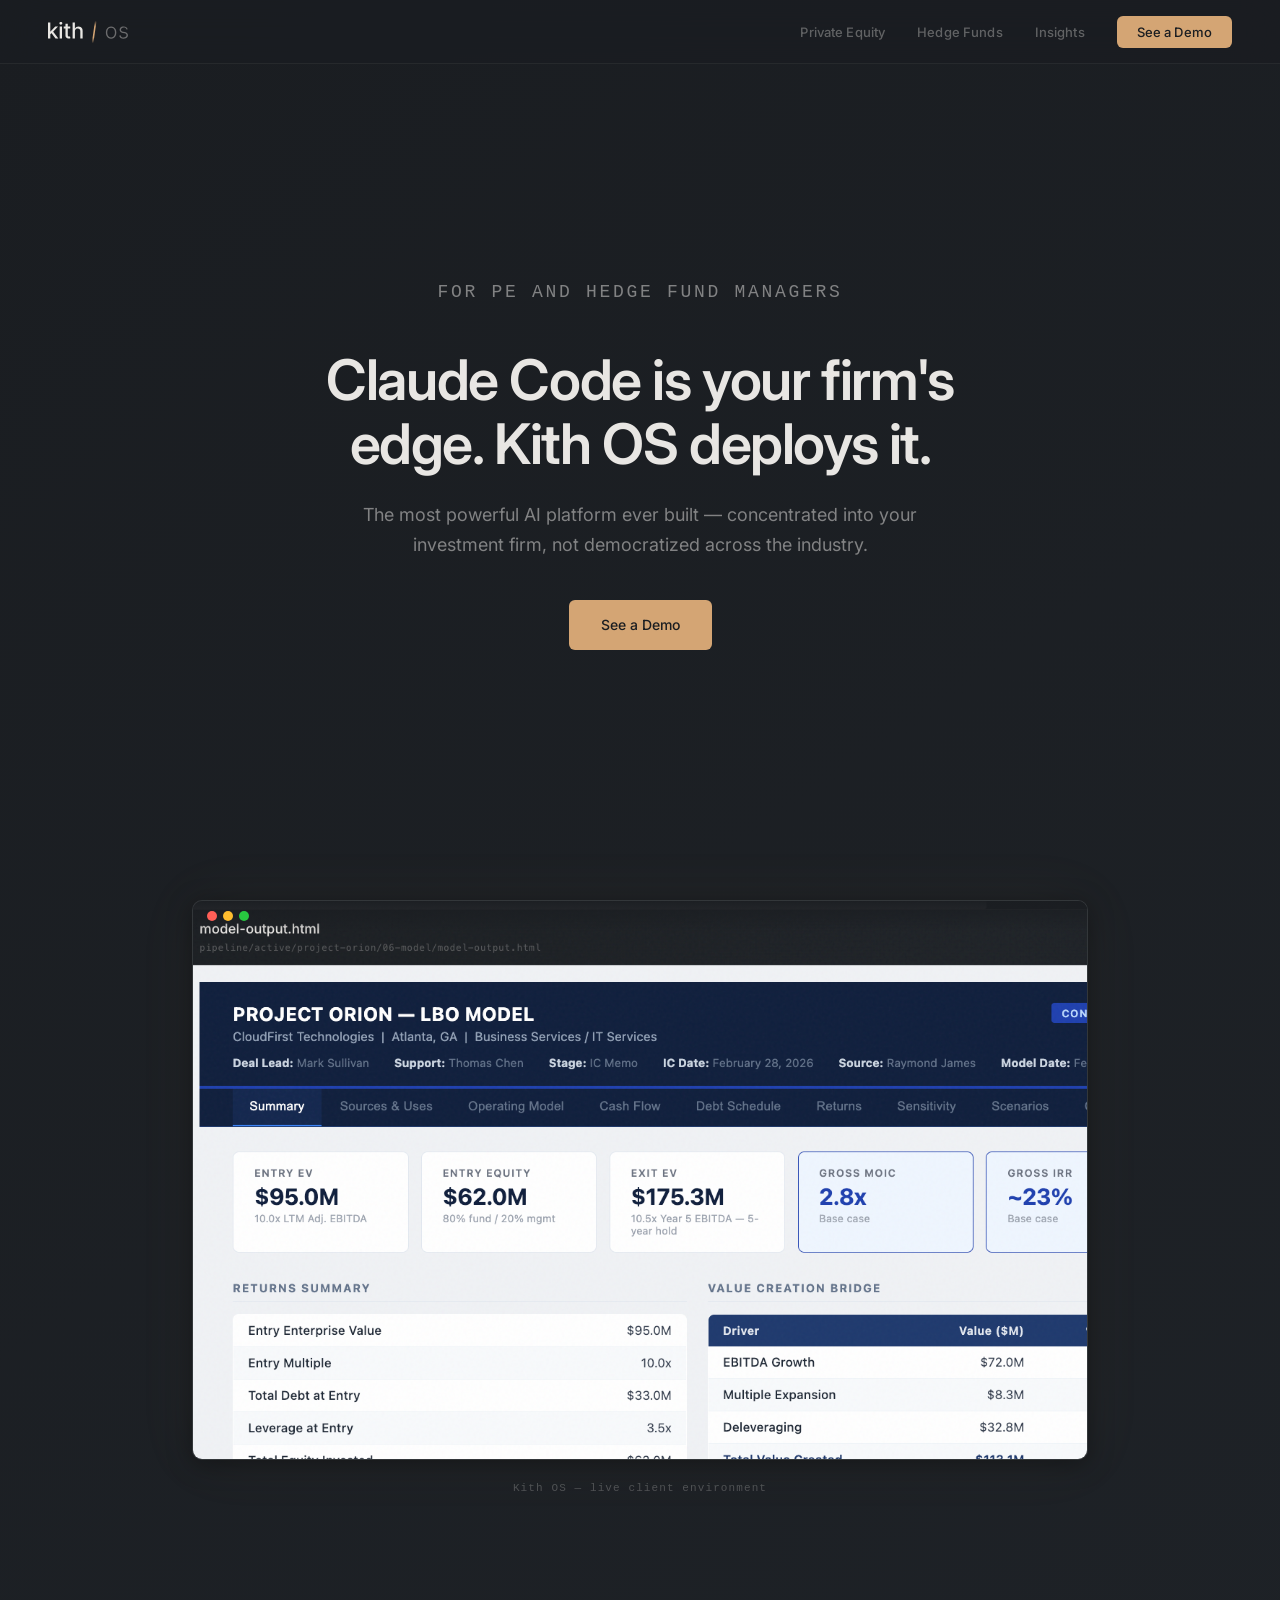
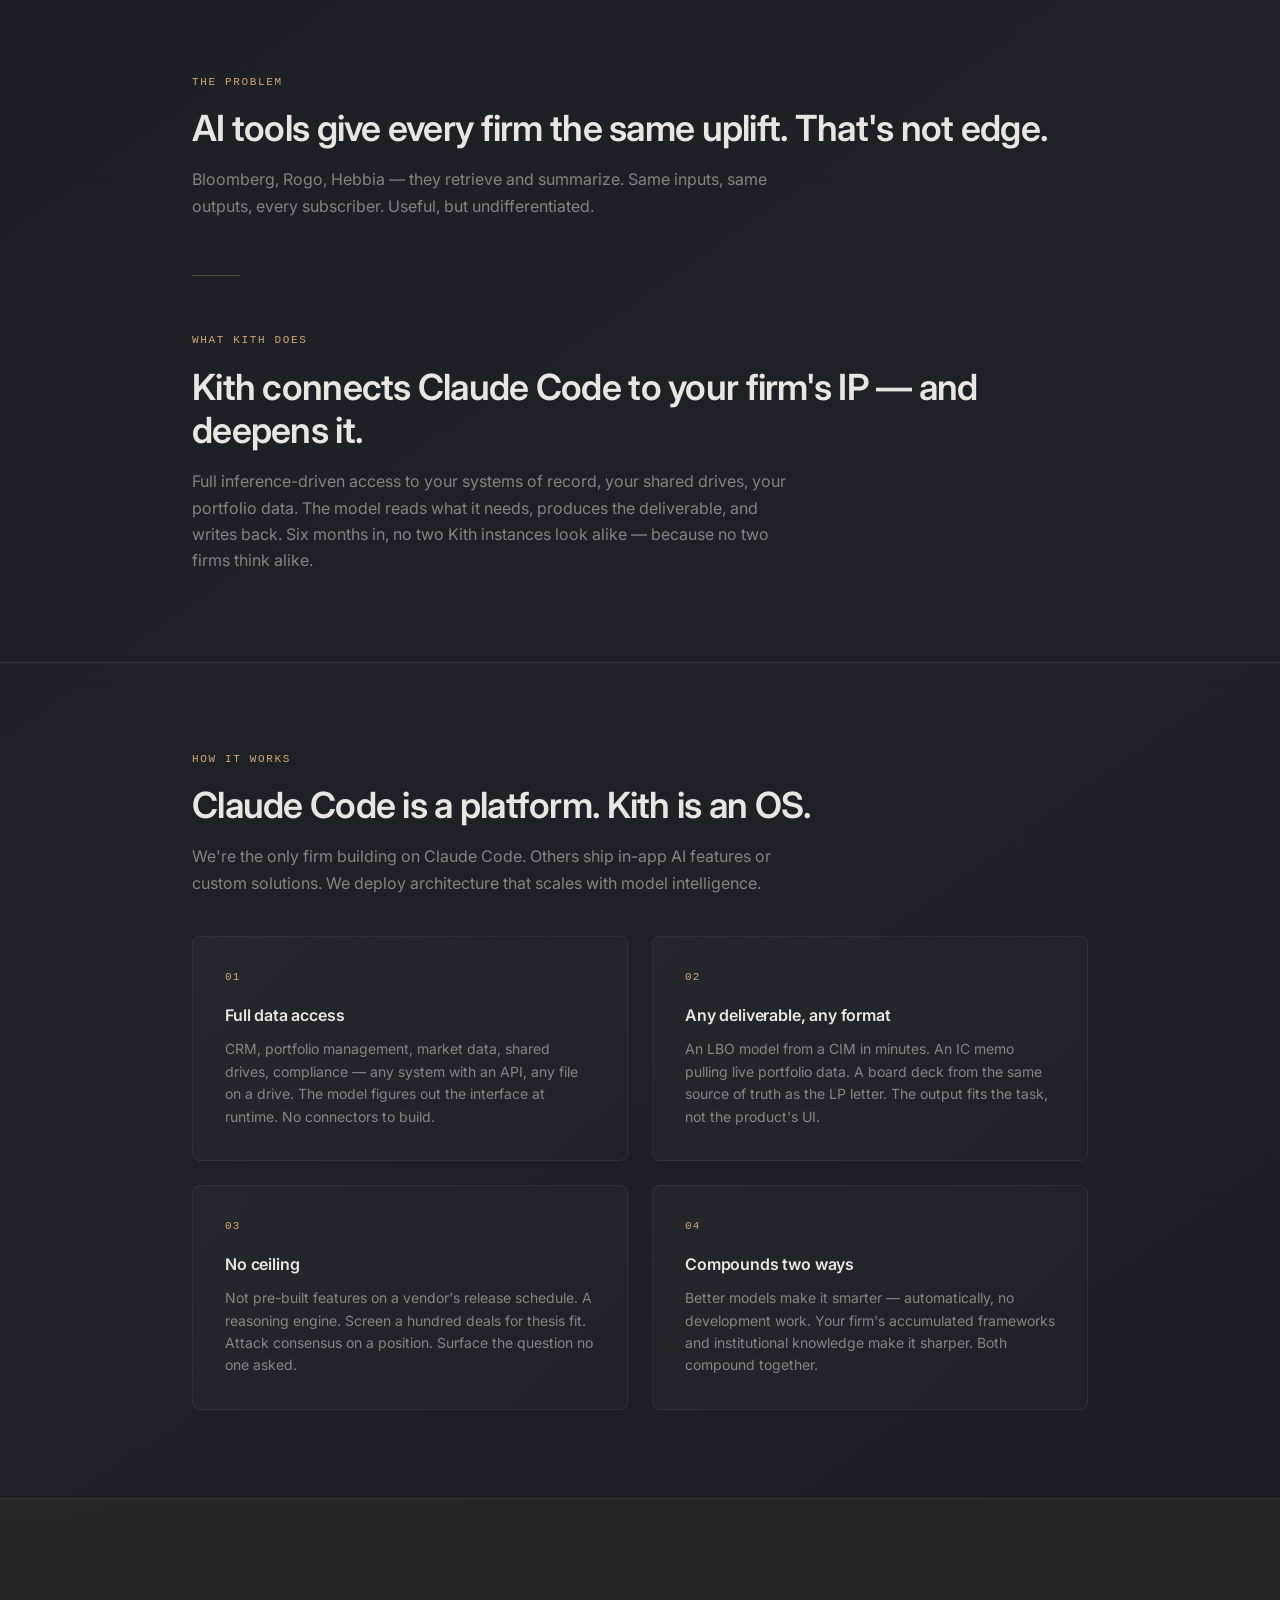
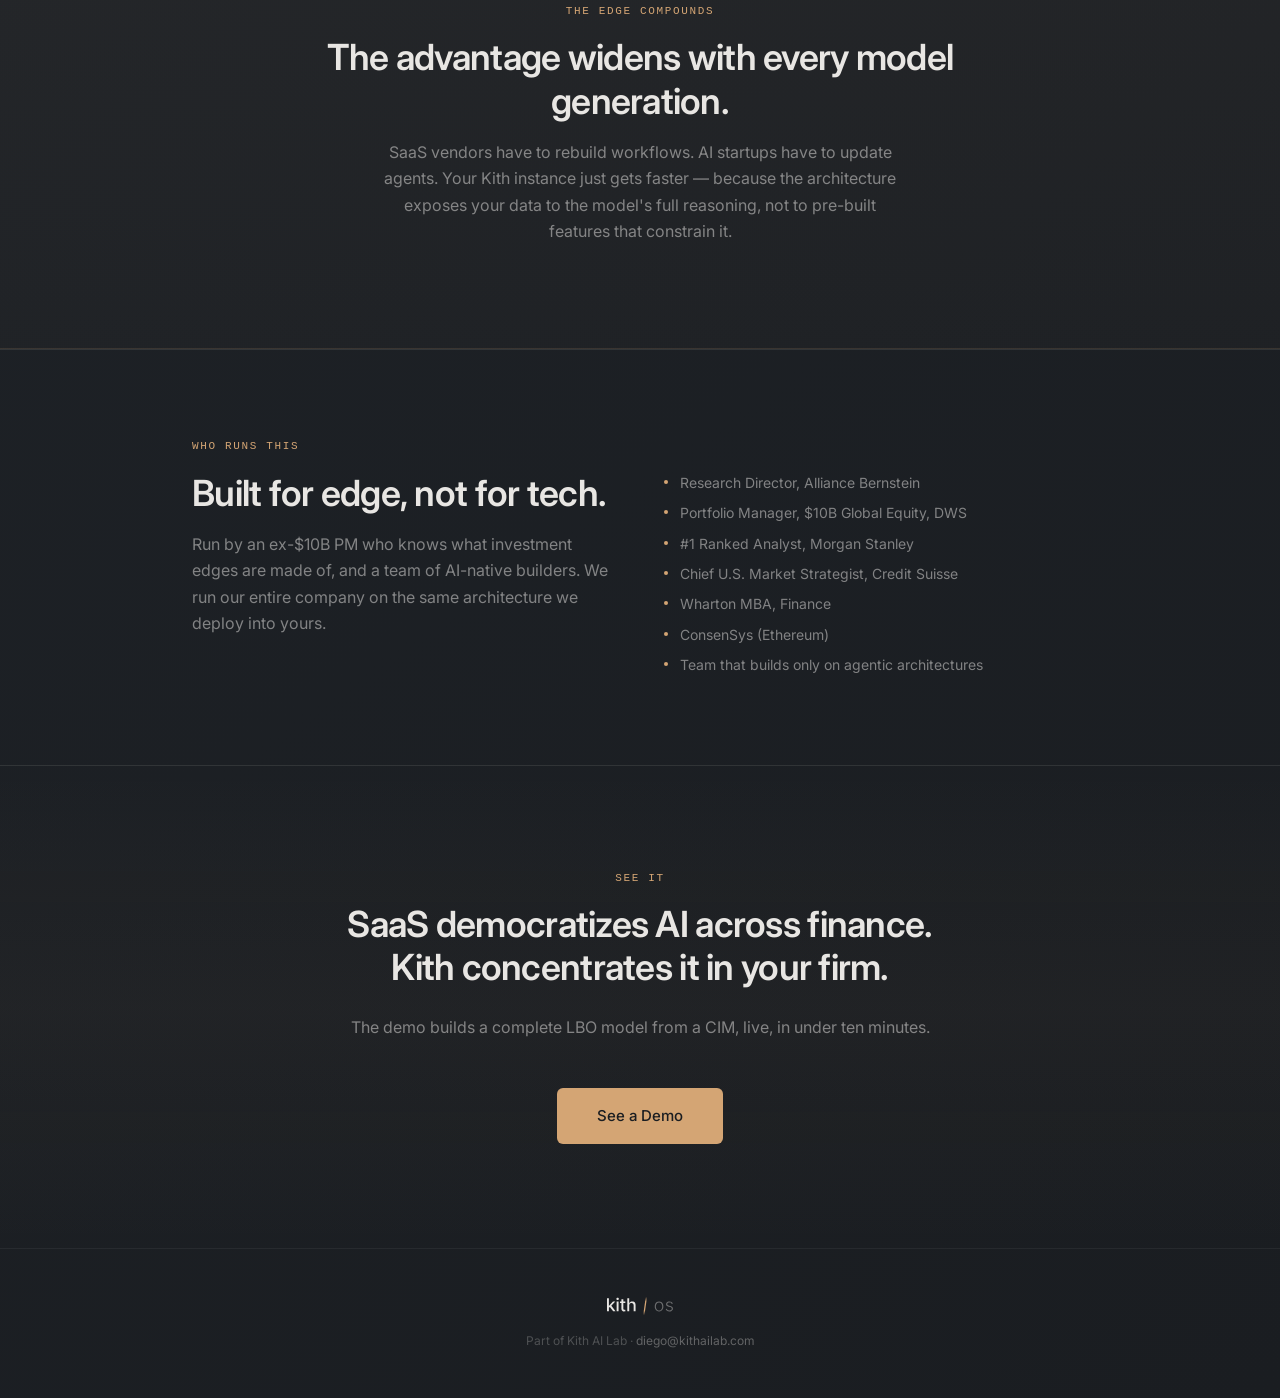
==== index.html @ ea2fc2ae "Initial Kith OS multi-page site" ====
<!DOCTYPE html>
<html lang="en">
<head>
  <meta charset="UTF-8">
  <meta name="viewport" content="width=device-width, initial-scale=1.0">
  <title>Kith OS — Claude Code for Investment Firms</title>
  <link rel="stylesheet" href="styles.css">
  <link rel="preconnect" href="https://fonts.googleapis.com">
  <link rel="preconnect" href="https://fonts.gstatic.com" crossorigin>
  <link href="https://fonts.googleapis.com/css2?family=Inter:wght@400;500;600&display=swap" rel="stylesheet">
</head>
<body>

  <!-- Nav -->
  <nav class="nav">
    <a href="index.html">
      <img src="kith-os-wordmark.svg" alt="kith / os" class="nav-wordmark">
    </a>
    <ul class="nav-links">
      <li><a href="pe.html">Private Equity</a></li>
      <li><a href="hf.html">Hedge Funds</a></li>
      <li><a href="insights.html">Insights</a></li>
      <li><a href="mailto:diego@kithailab.com" class="nav-cta">See a Demo</a></li>
    </ul>
    <button class="nav-toggle" onclick="document.querySelector('.nav-links').classList.toggle('open')" aria-label="Menu">
      <span></span><span></span><span></span>
    </button>
  </nav>

  <!-- Hero -->
  <section class="hero">
    <div>
      <p class="hero-label">For PE and Hedge Fund Managers</p>
      <h1>Claude Code is your firm's edge. Kith&nbsp;OS deploys&nbsp;it.</h1>
      <p>The most powerful AI platform ever built — concentrated into your investment firm, not democratized across the industry.</p>
      <a href="mailto:diego@kithailab.com" class="btn-primary">See a Demo</a>
    </div>
  </section>

  <!-- Product Slideshow -->
  <div class="slideshow">
    <div class="slideshow-window">
      <div class="slideshow-dots"><span></span><span></span><span></span></div>
      <div class="slideshow-track">
        <img src="screen-1.png" alt="LBO Model — Project Orion" loading="eager">
        <img src="screen-3.png" alt="IC Memo — Project Everest" loading="lazy">
        <img src="screen-2.png" alt="KPI Dashboard — Patriot Staffing" loading="lazy">
        <img src="screen-4.png" alt="Strategic Initiatives — Keystone Behavioral" loading="lazy">
        <img src="screen-5.png" alt="Deal Status — Project Greenfield" loading="lazy">
      </div>
    </div>
    <p class="slideshow-label">Kith OS — live client environment</p>
  </div>

  <!-- Problem / Solution -->
  <section>
    <div class="container">
      <p class="section-label">The Problem</p>
      <h2 class="section-title">AI tools give every firm the same uplift. That's not edge.</h2>
      <p class="section-subtitle">Bloomberg, Rogo, Hebbia — they retrieve and summarize. Same inputs, same outputs, every subscriber. Useful, but undifferentiated.</p>

      <div class="section-divider"></div>

      <p class="section-label">What Kith Does</p>
      <h2 class="section-title">Kith connects Claude Code to your firm's IP — and deepens it.</h2>
      <p class="section-subtitle">Full inference-driven access to your systems of record, your shared drives, your portfolio data. The model reads what it needs, produces the deliverable, and writes back. Six months in, no two Kith instances look alike — because no two firms think alike.</p>
    </div>
  </section>

  <!-- How It Works -->
  <section>
    <div class="container">
      <p class="section-label">How It Works</p>
      <h2 class="section-title">Claude Code is a platform. Kith is an OS.</h2>
      <p class="section-subtitle" style="margin-bottom: 40px;">We're the only firm building on Claude Code. Others ship in-app AI features or custom solutions. We deploy architecture that scales with model intelligence.</p>

      <div class="grid-2">
        <div class="card">
          <span class="card-number">01</span>
          <h3>Full data access</h3>
          <p>CRM, portfolio management, market data, shared drives, compliance — any system with an API, any file on a drive. The model figures out the interface at runtime. No connectors to build.</p>
        </div>
        <div class="card">
          <span class="card-number">02</span>
          <h3>Any deliverable, any format</h3>
          <p>An LBO model from a CIM in minutes. An IC memo pulling live portfolio data. A board deck from the same source of truth as the LP letter. The output fits the task, not the product's UI.</p>
        </div>
        <div class="card">
          <span class="card-number">03</span>
          <h3>No ceiling</h3>
          <p>Not pre-built features on a vendor's release schedule. A reasoning engine. Screen a hundred deals for thesis fit. Attack consensus on a position. Surface the question no one asked.</p>
        </div>
        <div class="card">
          <span class="card-number">04</span>
          <h3>Compounds two ways</h3>
          <p>Better models make it smarter — automatically, no development work. Your firm's accumulated frameworks and institutional knowledge make it sharper. Both compound together.</p>
        </div>
      </div>
    </div>
  </section>

  <!-- Compounding -->
  <section class="highlight-section">
    <p class="section-label">The Edge Compounds</p>
    <h2 class="section-title">The advantage widens with every model generation.</h2>
    <p class="section-subtitle">SaaS vendors have to rebuild workflows. AI startups have to update agents. Your Kith instance just gets faster — because the architecture exposes your data to the model's full reasoning, not to pre-built features that constrain it.</p>
  </section>

  <!-- Who Runs This -->
  <section>
    <div class="container">
      <p class="section-label">Who Runs This</p>
      <div class="founder-block">
        <div>
          <h2 class="section-title">Built for edge, not for tech.</h2>
          <p class="section-subtitle">Run by an ex-$10B PM who knows what investment edges are made of, and a team of AI-native builders. We run our entire company on the same architecture we deploy into yours.</p>
        </div>
        <ul class="credential-list">
          <li>Research Director, Alliance Bernstein</li>
          <li>Portfolio Manager, $10B Global Equity, DWS</li>
          <li>#1 Ranked Analyst, Morgan Stanley</li>
          <li>Chief U.S. Market Strategist, Credit Suisse</li>
          <li>Wharton MBA, Finance</li>
          <li>ConsenSys (Ethereum)</li>
          <li>Team that builds only on agentic architectures</li>
        </ul>
      </div>
    </div>
  </section>

  <!-- CTA -->
  <section class="cta-section">
    <p class="section-label">See It</p>
    <h2 class="section-title">SaaS democratizes AI across finance.<br>Kith concentrates it in your firm.</h2>
    <p class="section-subtitle">The demo builds a complete LBO model from a CIM, live, in under ten minutes.</p>
    <a href="mailto:diego@kithailab.com" class="btn-primary">See a Demo</a>
  </section>

  <!-- Footer -->
  <footer class="footer">
    <img src="kith-os-wordmark.svg" alt="kith / os" class="footer-wordmark">
    <p>Part of Kith AI Lab &middot; <a href="mailto:diego@kithailab.com">diego@kithailab.com</a></p>
  </footer>

</body>
</html>
---- styles.css ----
/* ========================================
   Kith OS — Shared Styles
   Brand: Kith AI Lab visual system, amber accent
   ======================================== */

/* Reset & Base */
*, *::before, *::after {
  margin: 0;
  padding: 0;
  box-sizing: border-box;
}

:root {
  /* Backgrounds */
  --color-base: #1a1d21;
  --color-surface: #1e2227;
  --color-card: #232629;

  /* Borders */
  --color-border: rgba(232, 230, 227, 0.06);
  --color-border-hover: rgba(212, 165, 116, 0.25);

  /* Text */
  --color-text-primary: #e8e6e3;
  --color-text-secondary: rgba(232, 230, 227, 0.5);
  --color-text-tertiary: rgba(232, 230, 227, 0.35);
  --color-text-muted: rgba(232, 230, 227, 0.25);

  /* Accent */
  --color-amber: #D4A574;
  --color-amber-bright: #E5B885;
  --color-amber-glow: rgba(212, 165, 116, 0.5);
  --color-amber-subtle: rgba(212, 165, 116, 0.08);

  /* Typography */
  --font-sans: 'Inter', system-ui, -apple-system, sans-serif;
  --font-mono: 'Berkeley Mono', ui-monospace, monospace;
}

html {
  font-size: 16px;
  scroll-behavior: smooth;
}

body {
  font-family: var(--font-sans);
  background: linear-gradient(145deg, #1a1d21 0%, #1e2227 50%, #1a1d21 100%);
  color: var(--color-text-secondary);
  line-height: 1.6;
  -webkit-font-smoothing: antialiased;
  min-height: 100vh;
}

a {
  color: inherit;
  text-decoration: none;
}

img, svg {
  display: block;
  max-width: 100%;
}

/* ========================================
   Navigation
   ======================================== */

.nav {
  position: fixed;
  top: 0;
  left: 0;
  right: 0;
  z-index: 100;
  padding: 0 48px;
  height: 64px;
  display: flex;
  align-items: center;
  justify-content: space-between;
  background: rgba(26, 29, 33, 0.85);
  backdrop-filter: blur(20px);
  -webkit-backdrop-filter: blur(20px);
  border-bottom: 1px solid var(--color-border);
}

.nav-wordmark {
  height: 22px;
  width: auto;
}

.nav-links {
  display: flex;
  align-items: center;
  gap: 32px;
  list-style: none;
}

.nav-links a {
  font-size: 13px;
  font-weight: 500;
  color: var(--color-text-tertiary);
  letter-spacing: 0.01em;
  transition: color 0.2s ease;
}

.nav-links a:hover,
.nav-links a.active {
  color: var(--color-text-primary);
}

.nav-cta {
  font-size: 13px;
  font-weight: 500;
  color: var(--color-base) !important;
  background: var(--color-amber);
  padding: 8px 20px;
  border-radius: 6px;
  transition: box-shadow 0.3s ease;
}

.nav-cta:hover {
  box-shadow: 0 0 20px rgba(212, 165, 116, 0.4);
  color: var(--color-base) !important;
}

/* Mobile nav */
.nav-toggle {
  display: none;
  background: none;
  border: none;
  cursor: pointer;
  padding: 4px;
}

.nav-toggle span {
  display: block;
  width: 20px;
  height: 2px;
  background: var(--color-text-secondary);
  margin: 5px 0;
  transition: all 0.3s ease;
}

/* ========================================
   Layout
   ======================================== */

.container {
  max-width: 960px;
  margin: 0 auto;
  padding: 0 32px;
}

.container--wide {
  max-width: 1120px;
}

section {
  padding: 88px 0;
}

section + section {
  border-top: 1px solid rgba(232, 230, 227, 0.10);
}

/* ========================================
   Hero
   ======================================== */

.hero {
  min-height: 100vh;
  display: flex;
  align-items: center;
  justify-content: center;
  text-align: center;
  padding: 100px 32px 72px;
  border-bottom: none;
}

.hero + section {
  border-top: none;
}

.hero-label {
  font-family: var(--font-mono);
  font-size: 11px;
  font-weight: 500;
  letter-spacing: 0.15em;
  text-transform: uppercase;
  color: var(--color-amber);
  margin-bottom: 24px;
}

.hero h1 {
  font-size: clamp(32px, 5vw, 56px);
  font-weight: 600;
  color: var(--color-text-primary);
  line-height: 1.15;
  letter-spacing: -0.025em;
  max-width: 720px;
  margin: 0 auto 24px;
}

.hero p {
  font-size: clamp(16px, 1.8vw, 18px);
  color: var(--color-text-secondary);
  max-width: 560px;
  margin: 0 auto 40px;
  line-height: 1.65;
}

/* ========================================
   Buttons
   ======================================== */

.btn-primary {
  display: inline-block;
  background: var(--color-amber);
  color: var(--color-base);
  font-family: var(--font-sans);
  font-size: 14px;
  font-weight: 500;
  padding: 14px 32px;
  border-radius: 6px;
  border: none;
  cursor: pointer;
  transition: box-shadow 0.3s ease;
}

.btn-primary:hover {
  box-shadow: 0 0 24px rgba(212, 165, 116, 0.4);
}

.btn-ghost {
  display: inline-block;
  color: var(--color-text-secondary);
  font-family: var(--font-sans);
  font-size: 14px;
  font-weight: 500;
  padding: 14px 32px;
  border-radius: 6px;
  border: 1px solid var(--color-border);
  cursor: pointer;
  transition: all 0.3s ease;
}

.btn-ghost:hover {
  border-color: var(--color-border-hover);
  color: var(--color-text-primary);
}

/* ========================================
   Section Headers
   ======================================== */

.section-label {
  font-family: var(--font-mono);
  font-size: 11px;
  font-weight: 500;
  letter-spacing: 0.15em;
  text-transform: uppercase;
  color: var(--color-amber);
  margin-bottom: 16px;
}

.section-title {
  font-size: clamp(24px, 3.5vw, 36px);
  font-weight: 600;
  color: var(--color-text-primary);
  line-height: 1.2;
  letter-spacing: -0.02em;
  margin-bottom: 16px;
}

.section-subtitle {
  font-size: 16px;
  color: var(--color-text-secondary);
  max-width: 600px;
  line-height: 1.65;
}

/* ========================================
   Product Slideshow
   ======================================== */

.slideshow {
  max-width: 960px;
  margin: 0 auto;
  padding: 0 32px 88px;
}

.slideshow-window {
  position: relative;
  border-radius: 10px;
  overflow: hidden;
  border: 1px solid rgba(232, 230, 227, 0.10);
  box-shadow:
    0 4px 24px rgba(0, 0, 0, 0.4),
    0 0 64px rgba(212, 165, 116, 0.06);
  background: var(--color-surface);
  aspect-ratio: 16 / 10;
}

.slideshow-dots {
  position: absolute;
  top: 0;
  left: 0;
  right: 0;
  z-index: 2;
  display: flex;
  gap: 6px;
  padding: 10px 14px;
  background: linear-gradient(180deg, rgba(26, 29, 33, 0.9) 0%, transparent 100%);
}

.slideshow-dots span {
  width: 10px;
  height: 10px;
  border-radius: 50%;
}

.slideshow-dots span:nth-child(1) { background: #ff5f57; }
.slideshow-dots span:nth-child(2) { background: #febc2e; }
.slideshow-dots span:nth-child(3) { background: #28c840; }

.slideshow-track {
  position: absolute;
  inset: 0;
}


.slideshow-track img {
  position: absolute;
  top: 0;
  left: 0;
  width: 100%;
  height: 100%;
  object-fit: cover;
  object-position: top left;
  opacity: 0;
  animation: slideshow-fade 25s infinite;
}

.slideshow-track img:nth-child(1) { animation-delay: 0s; opacity: 1; }
.slideshow-track img:nth-child(2) { animation-delay: 5s; }
.slideshow-track img:nth-child(3) { animation-delay: 10s; }
.slideshow-track img:nth-child(4) { animation-delay: 15s; }
.slideshow-track img:nth-child(5) { animation-delay: 20s; }

@keyframes slideshow-fade {
  0%    { opacity: 0; }
  2%    { opacity: 1; }
  18%   { opacity: 1; }
  22%   { opacity: 0; }
  100%  { opacity: 0; }
}

.slideshow-label {
  text-align: center;
  margin-top: 20px;
  font-family: var(--font-mono);
  font-size: 11px;
  letter-spacing: 0.1em;
  color: var(--color-text-muted);
}

@media (max-width: 768px) {
  .slideshow {
    padding: 0 24px 64px;
  }

  .slideshow-window {
    border-radius: 8px;
  }

  .slideshow-dots span {
    width: 8px;
    height: 8px;
  }

  .slideshow-dots {
    padding: 8px 12px;
    gap: 5px;
  }
}

/* ========================================
   Section Divider (internal pivot)
   ======================================== */

.section-divider {
  width: 48px;
  height: 1px;
  background: var(--color-amber);
  opacity: 0.3;
  margin: 56px 0;
}

/* ========================================
   Cards / Feature Grid
   ======================================== */

.grid-2 {
  display: grid;
  grid-template-columns: repeat(2, 1fr);
  gap: 24px;
}

.grid-3 {
  display: grid;
  grid-template-columns: repeat(3, 1fr);
  gap: 24px;
}

.grid-4 {
  display: grid;
  grid-template-columns: repeat(4, 1fr);
  gap: 20px;
}

.card {
  background: linear-gradient(135deg, rgba(232, 230, 227, 0.03) 0%, rgba(232, 230, 227, 0.01) 100%);
  border: 1px solid var(--color-border);
  border-radius: 8px;
  padding: 32px;
  transition: all 0.3s ease;
}

.card:hover {
  background: linear-gradient(135deg, rgba(232, 230, 227, 0.06) 0%, rgba(212, 165, 116, 0.08) 100%);
  border-color: var(--color-border-hover);
  box-shadow: inset 0 0 40px rgba(212, 165, 116, 0.06), 0 0 20px rgba(212, 165, 116, 0.03);
}

.card-number {
  display: block;
  font-family: var(--font-mono);
  font-size: 11px;
  color: var(--color-amber);
  letter-spacing: 0.1em;
  margin-bottom: 16px;
}

.card h3 {
  font-size: 16px;
  font-weight: 600;
  color: var(--color-text-primary);
  margin-bottom: 10px;
  letter-spacing: -0.01em;
}

.card p {
  font-size: 14px;
  color: var(--color-text-secondary);
  line-height: 1.6;
}

/* ========================================
   Contrast Block (Problem/Solution)
   ======================================== */

.contrast-block {
  display: grid;
  grid-template-columns: 1fr 1fr;
  gap: 48px;
  align-items: start;
}

.contrast-block--problem h3,
.contrast-block--solution h3 {
  font-size: 20px;
  font-weight: 600;
  color: var(--color-text-primary);
  margin-bottom: 12px;
  letter-spacing: -0.01em;
}

.contrast-block--problem p,
.contrast-block--solution p {
  font-size: 15px;
  line-height: 1.7;
}

.contrast-block--problem p {
  color: var(--color-text-tertiary);
}

.contrast-block--solution p {
  color: var(--color-text-secondary);
}

/* ========================================
   Compound Section (highlight)
   ======================================== */

.highlight-section {
  text-align: center;
  padding: 104px 32px;
  background: linear-gradient(180deg, rgba(212, 165, 116, 0.04) 0%, rgba(212, 165, 116, 0.02) 100%);
  border-top: 1px solid rgba(212, 165, 116, 0.12) !important;
  border-bottom: 1px solid rgba(212, 165, 116, 0.12);
}

.highlight-section .section-title {
  max-width: 640px;
  margin: 0 auto 16px;
}

.highlight-section .section-subtitle {
  max-width: 520px;
  margin: 0 auto;
}

/* ========================================
   CTA Section
   ======================================== */

.cta-section {
  text-align: center;
  padding: 104px 32px;
  background: linear-gradient(180deg, transparent 0%, rgba(212, 165, 116, 0.03) 50%, transparent 100%);
}

.cta-section .section-title {
  margin-bottom: 24px;
  max-width: 600px;
  margin-left: auto;
  margin-right: auto;
}

.cta-section .section-subtitle {
  margin: 0 auto 48px;
}

.cta-section .btn-primary {
  padding: 16px 40px;
  font-size: 15px;
}

/* ========================================
   Footer
   ======================================== */

.footer {
  padding: 48px 32px;
  border-top: 1px solid var(--color-border);
  text-align: center;
}

.footer-wordmark {
  height: 18px;
  margin: 0 auto 16px;
}

.footer p {
  font-size: 12px;
  color: var(--color-text-muted);
}

.footer a {
  color: var(--color-text-tertiary);
  transition: color 0.2s ease;
}

.footer a:hover {
  color: var(--color-text-primary);
}

/* ========================================
   Vertical page: feature list
   ======================================== */

.feature-list {
  display: flex;
  flex-direction: column;
  gap: 48px;
  margin-top: 48px;
}

.feature-item {
  display: grid;
  grid-template-columns: 48px 1fr;
  gap: 24px;
  align-items: start;
}

.feature-item-number {
  font-family: var(--font-mono);
  font-size: 13px;
  color: var(--color-amber);
  padding-top: 2px;
}

.feature-item h3 {
  font-size: 18px;
  font-weight: 600;
  color: var(--color-text-primary);
  margin-bottom: 8px;
  letter-spacing: -0.01em;
}

.feature-item p {
  font-size: 15px;
  line-height: 1.65;
}

/* ========================================
   Insights placeholder
   ======================================== */

.insights-placeholder {
  min-height: 60vh;
  display: flex;
  flex-direction: column;
  align-items: center;
  justify-content: center;
  text-align: center;
  padding: 120px 32px;
}

.insights-placeholder h2 {
  font-size: 24px;
  font-weight: 600;
  color: var(--color-text-primary);
  margin-bottom: 12px;
}

.insights-placeholder p {
  color: var(--color-text-tertiary);
  font-size: 15px;
}

/* ========================================
   Shared advantages (used on PE + HF pages)
   ======================================== */

.advantages-grid {
  display: grid;
  grid-template-columns: 1fr 1fr;
  gap: 24px;
  margin-top: 48px;
}

/* ========================================
   Who runs this
   ======================================== */

.founder-block {
  display: grid;
  grid-template-columns: 1fr 1fr;
  gap: 48px;
  align-items: start;
}

.founder-block .credential-list {
  list-style: none;
  display: flex;
  flex-direction: column;
  gap: 8px;
}

.founder-block .credential-list li {
  font-size: 14px;
  color: var(--color-text-secondary);
  padding-left: 16px;
  position: relative;
}

.founder-block .credential-list li::before {
  content: '';
  position: absolute;
  left: 0;
  top: 8px;
  width: 4px;
  height: 4px;
  border-radius: 50%;
  background: var(--color-amber);
}

/* ========================================
   Responsive
   ======================================== */

@media (max-width: 768px) {
  .nav {
    padding: 0 24px;
  }

  .nav-links {
    display: none;
    position: absolute;
    top: 64px;
    left: 0;
    right: 0;
    flex-direction: column;
    background: rgba(26, 29, 33, 0.97);
    backdrop-filter: blur(20px);
    padding: 24px;
    gap: 16px;
    border-bottom: 1px solid var(--color-border);
  }

  .nav-links.open {
    display: flex;
  }

  .nav-toggle {
    display: block;
  }

  .container {
    padding: 0 24px;
  }

  section {
    padding: 64px 0;
  }

  .hero {
    padding: 88px 24px 56px;
    min-height: auto;
  }

  .highlight-section {
    padding: 80px 24px;
  }

  .cta-section {
    padding: 80px 24px;
  }

  .grid-2,
  .grid-3,
  .grid-4,
  .contrast-block,
  .founder-block,
  .advantages-grid {
    grid-template-columns: 1fr;
  }

  .feature-item {
    grid-template-columns: 32px 1fr;
    gap: 16px;
  }
}

@media (max-width: 480px) {
  .hero h1 {
    font-size: 28px;
  }

  .section-title {
    font-size: 22px;
  }
}
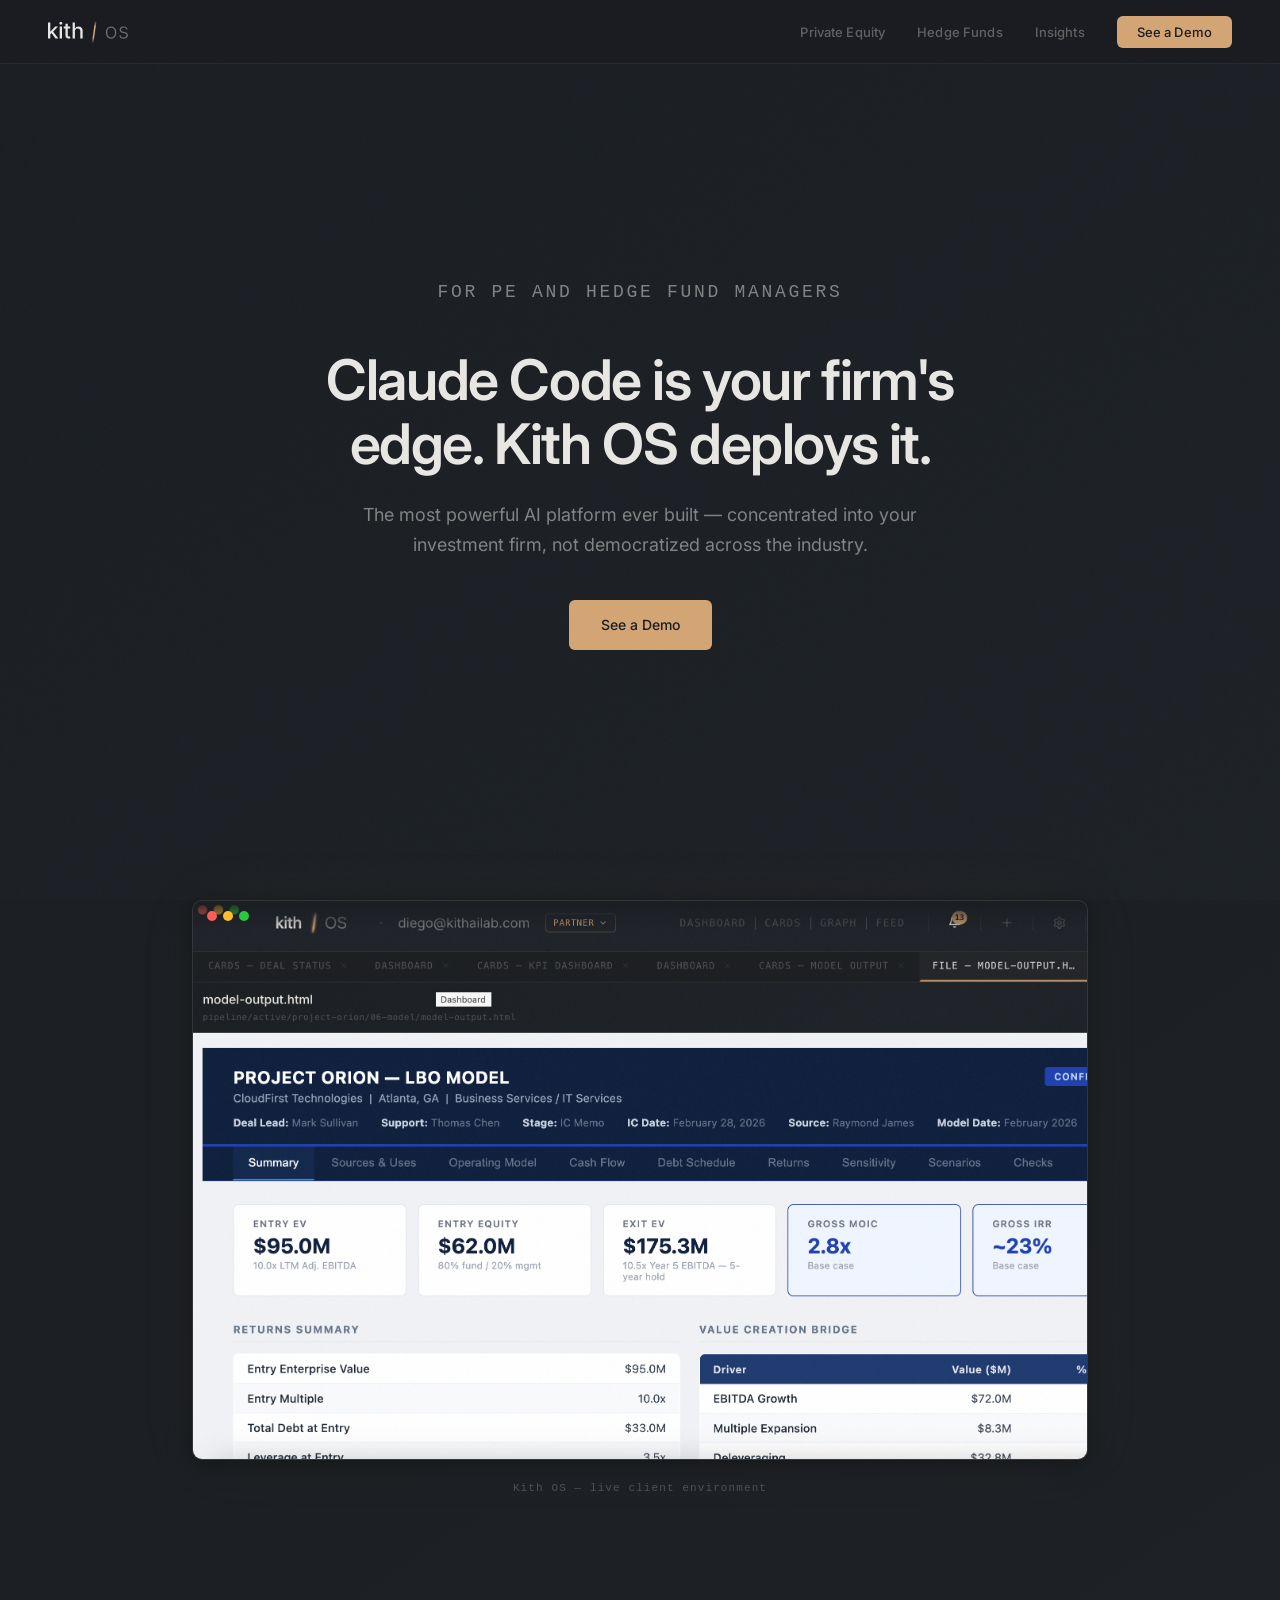
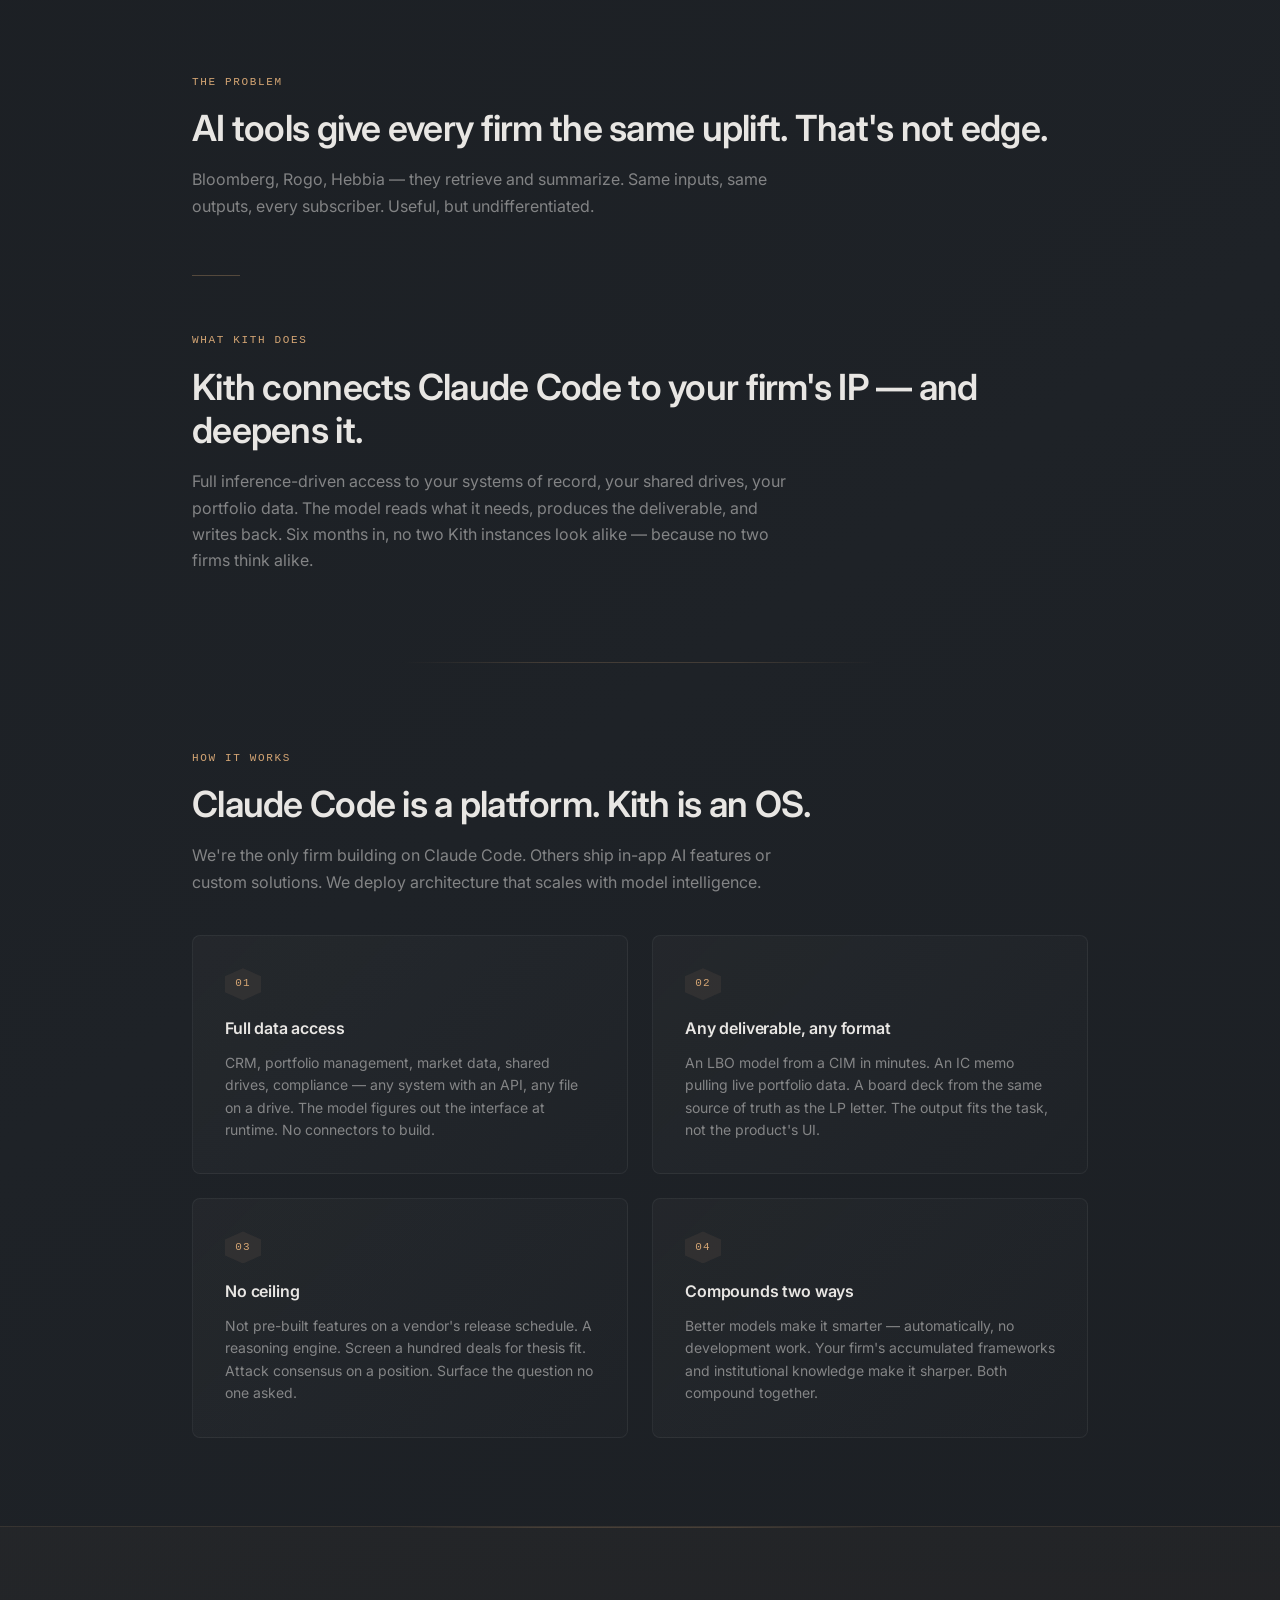
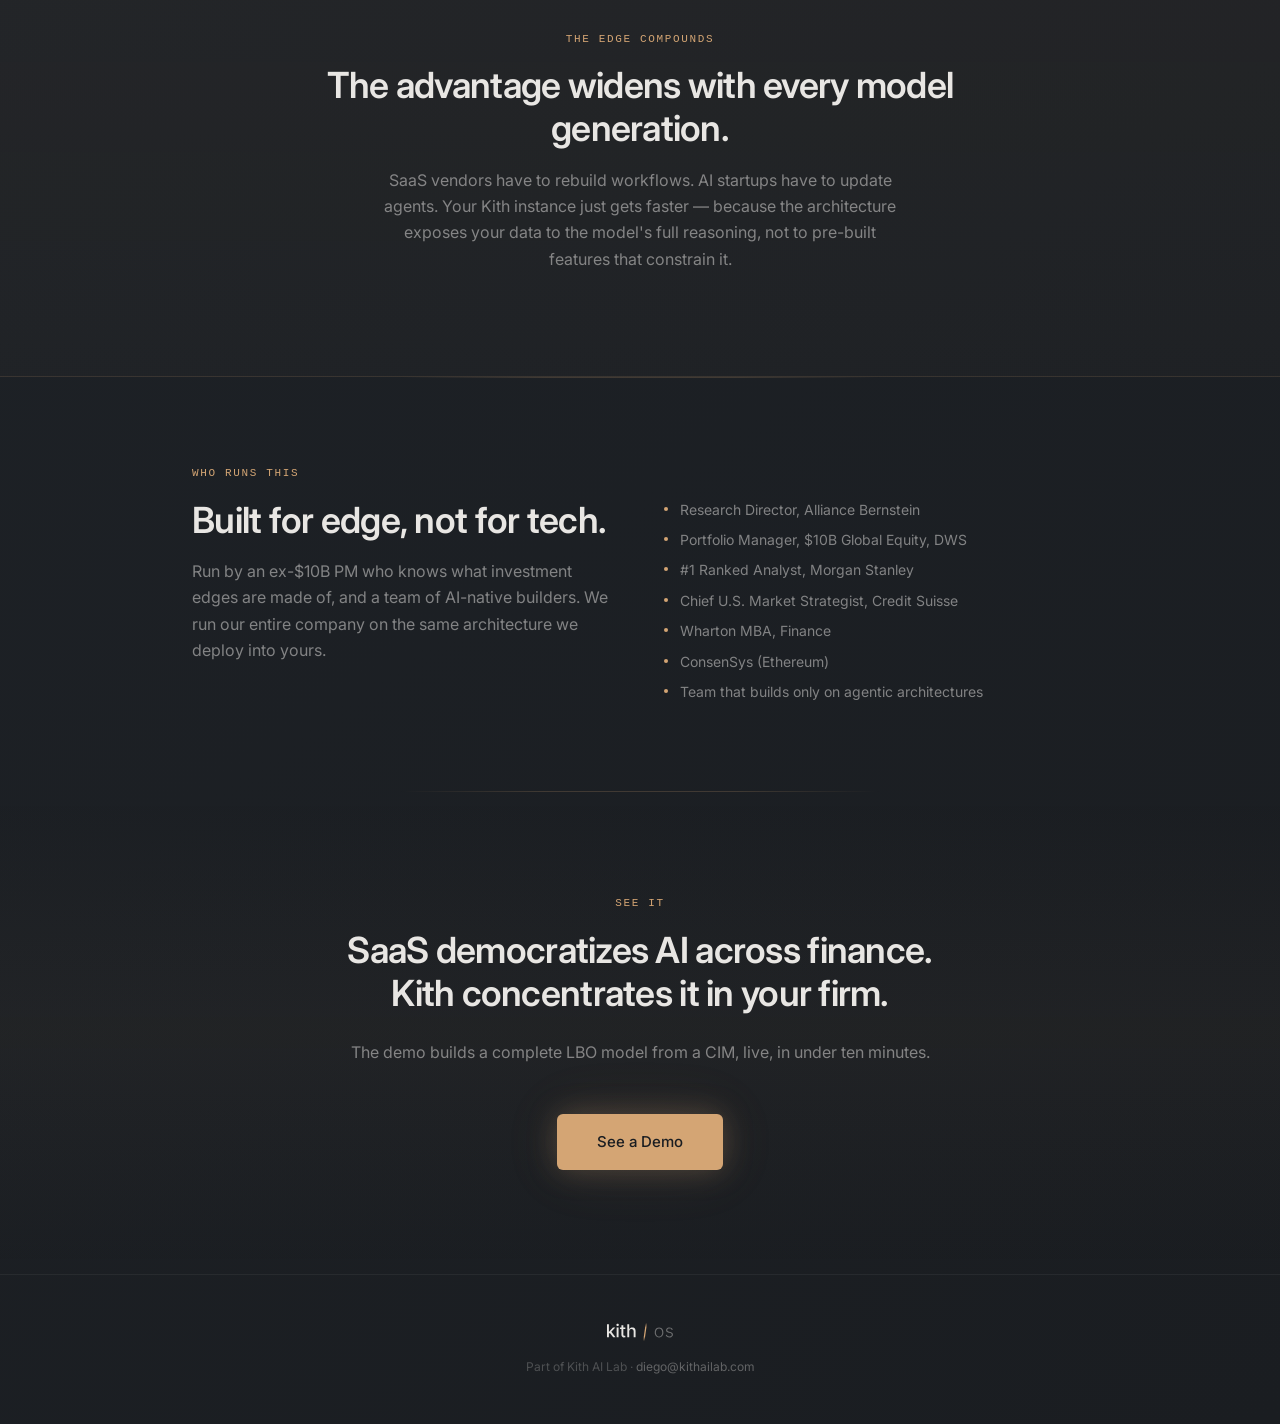
==== commit 18ef0141: "Visual refresh: slideshow with full product screenshots, geometric accents - Replace cropped screens" ====
--- a/index.html
+++ b/index.html
@@ -43,10 +43,10 @@
       <div class="slideshow-dots"><span></span><span></span><span></span></div>
       <div class="slideshow-track">
         <img src="screen-1.png" alt="LBO Model — Project Orion" loading="eager">
-        <img src="screen-3.png" alt="IC Memo — Project Everest" loading="lazy">
-        <img src="screen-2.png" alt="KPI Dashboard — Patriot Staffing" loading="lazy">
-        <img src="screen-4.png" alt="Strategic Initiatives — Keystone Behavioral" loading="lazy">
-        <img src="screen-5.png" alt="Deal Status — Project Greenfield" loading="lazy">
+        <img src="screen-2.png" alt="Screening Memo — Project Falcon" loading="lazy">
+        <img src="screen-3.png" alt="Workspace — Pipeline, Portfolio, Fund" loading="lazy">
+        <img src="screen-4.png" alt="KPI Dashboard — Patriot Staffing" loading="lazy">
+        <img src="screen-5.png" alt="Strategic Initiatives — Keystone Behavioral" loading="lazy">
       </div>
     </div>
     <p class="slideshow-label">Kith OS — live client environment</p>
--- a/styles.css
+++ b/styles.css
@@ -49,6 +49,22 @@
   line-height: 1.6;
   -webkit-font-smoothing: antialiased;
   min-height: 100vh;
+}
+
+/* Noise texture overlay */
+body::before {
+  content: '';
+  position: fixed;
+  inset: 0;
+  z-index: 0;
+  pointer-events: none;
+  opacity: 0.03;
+  background: url("data:image/svg+xml,%3Csvg xmlns='http://www.w3.org/2000/svg' width='300' height='300'%3E%3Cfilter id='n'%3E%3CfeTurbulence type='fractalNoise' baseFrequency='0.9' numOctaves='4' stitchTiles='stitch'/%3E%3C/filter%3E%3Crect width='300' height='300' filter='url(%23n)' opacity='1'/%3E%3C/svg%3E");
+}
+
+body > * {
+  position: relative;
+  z-index: 1;
 }
 
 a {
@@ -159,7 +175,19 @@
 }
 
 section + section {
-  border-top: 1px solid rgba(232, 230, 227, 0.10);
+  border-top: none;
+  position: relative;
+}
+
+section + section::before {
+  content: '';
+  position: absolute;
+  top: 0;
+  left: 50%;
+  transform: translateX(-50%);
+  width: min(480px, 80%);
+  height: 1px;
+  background: linear-gradient(90deg, transparent 0%, rgba(212, 165, 116, 0.2) 30%, rgba(212, 165, 116, 0.2) 70%, transparent 100%);
 }
 
 /* ========================================
@@ -432,12 +460,25 @@
 }
 
 .card-number {
-  display: block;
+  display: inline-flex;
+  align-items: center;
+  justify-content: center;
   font-family: var(--font-mono);
   font-size: 11px;
   color: var(--color-amber);
   letter-spacing: 0.1em;
   margin-bottom: 16px;
+  width: 36px;
+  height: 32px;
+  position: relative;
+}
+
+.card-number::before {
+  content: '';
+  position: absolute;
+  inset: 0;
+  background: rgba(212, 165, 116, 0.08);
+  clip-path: polygon(50% 0%, 100% 25%, 100% 75%, 50% 100%, 0% 75%, 0% 25%);
 }
 
 .card h3 {
@@ -534,6 +575,13 @@
 .cta-section .btn-primary {
   padding: 16px 40px;
   font-size: 15px;
+  box-shadow: 0 0 30px rgba(212, 165, 116, 0.25), 0 0 60px rgba(212, 165, 116, 0.1);
+  transition: box-shadow 0.3s ease, transform 0.3s ease;
+}
+
+.cta-section .btn-primary:hover {
+  box-shadow: 0 0 40px rgba(212, 165, 116, 0.4), 0 0 80px rgba(212, 165, 116, 0.15);
+  transform: translateY(-1px);
 }
 
 /* ========================================
@@ -585,9 +633,24 @@
 
 .feature-item-number {
   font-family: var(--font-mono);
-  font-size: 13px;
+  font-size: 11px;
   color: var(--color-amber);
-  padding-top: 2px;
+  letter-spacing: 0.1em;
+  display: inline-flex;
+  align-items: center;
+  justify-content: center;
+  width: 36px;
+  height: 32px;
+  position: relative;
+  margin-top: 2px;
+}
+
+.feature-item-number::before {
+  content: '';
+  position: absolute;
+  inset: 0;
+  background: rgba(212, 165, 116, 0.08);
+  clip-path: polygon(50% 0%, 100% 25%, 100% 75%, 50% 100%, 0% 75%, 0% 25%);
 }
 
 .feature-item h3 {
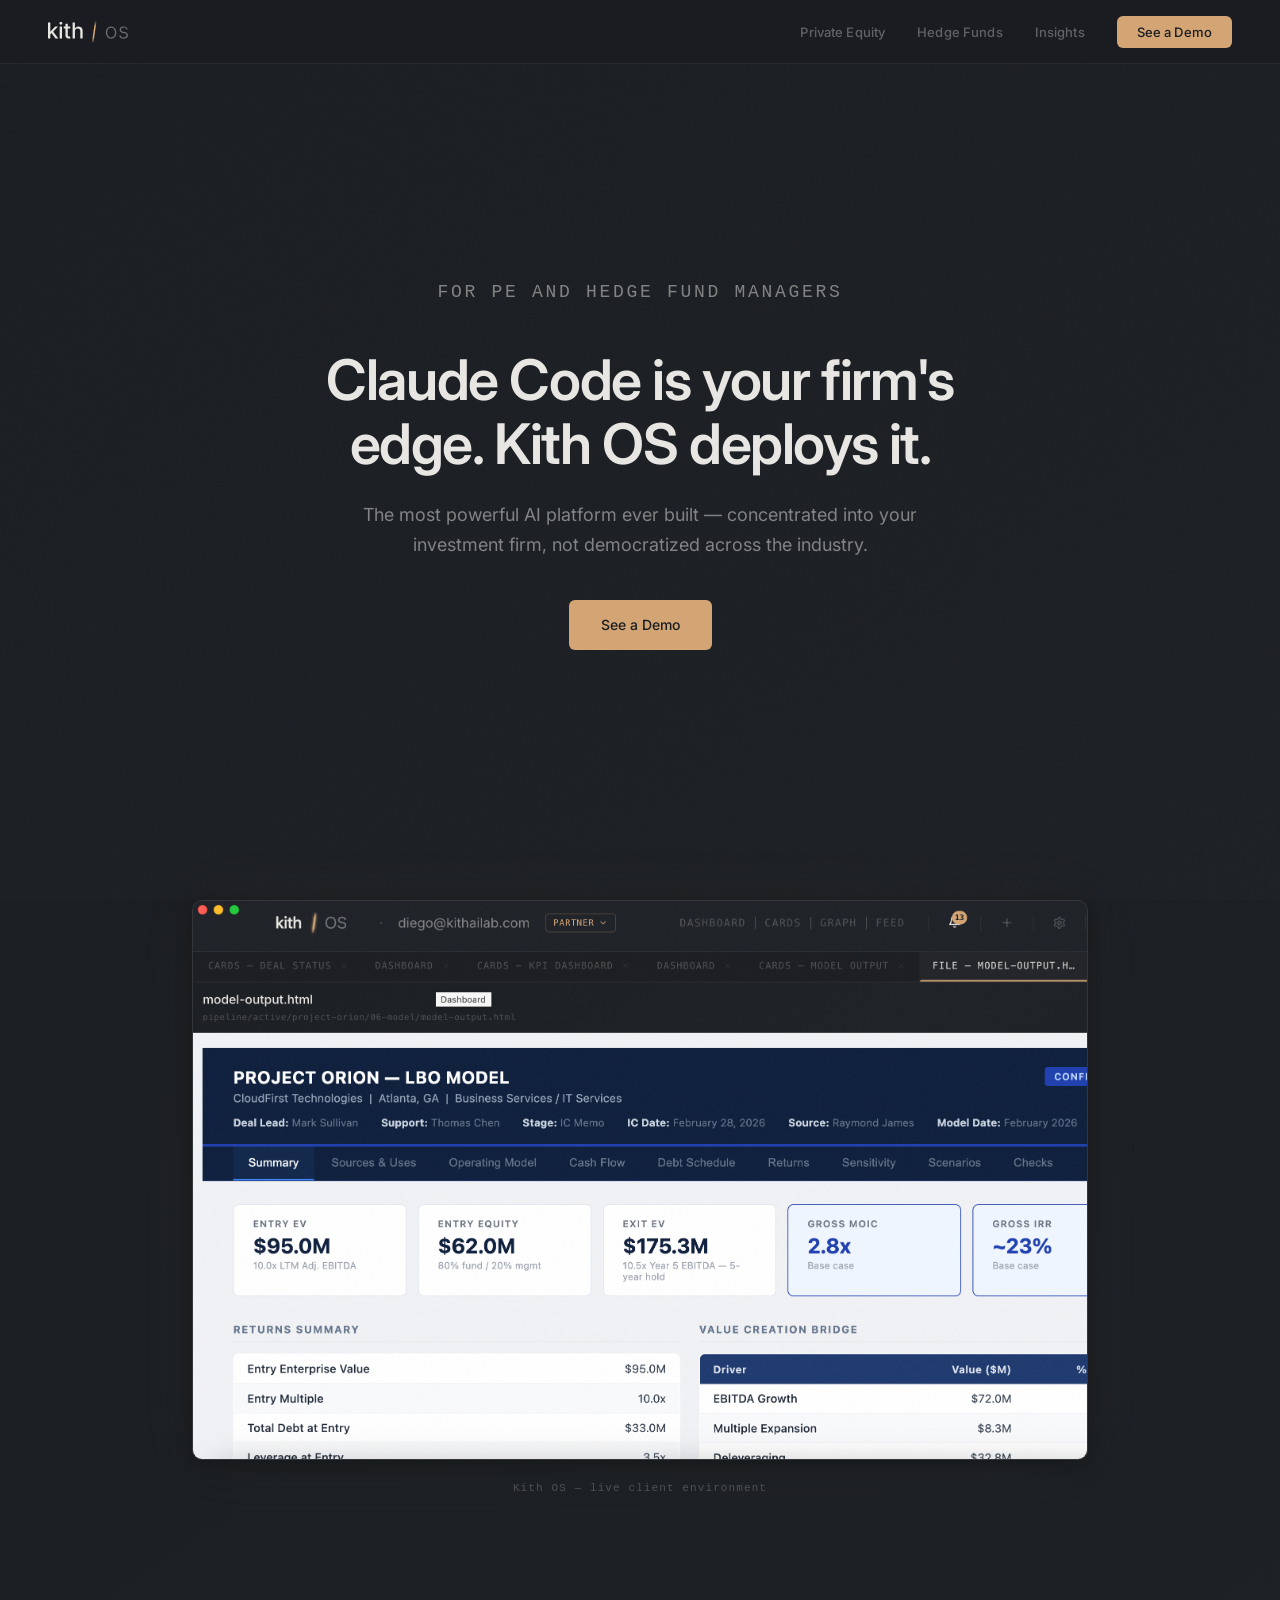
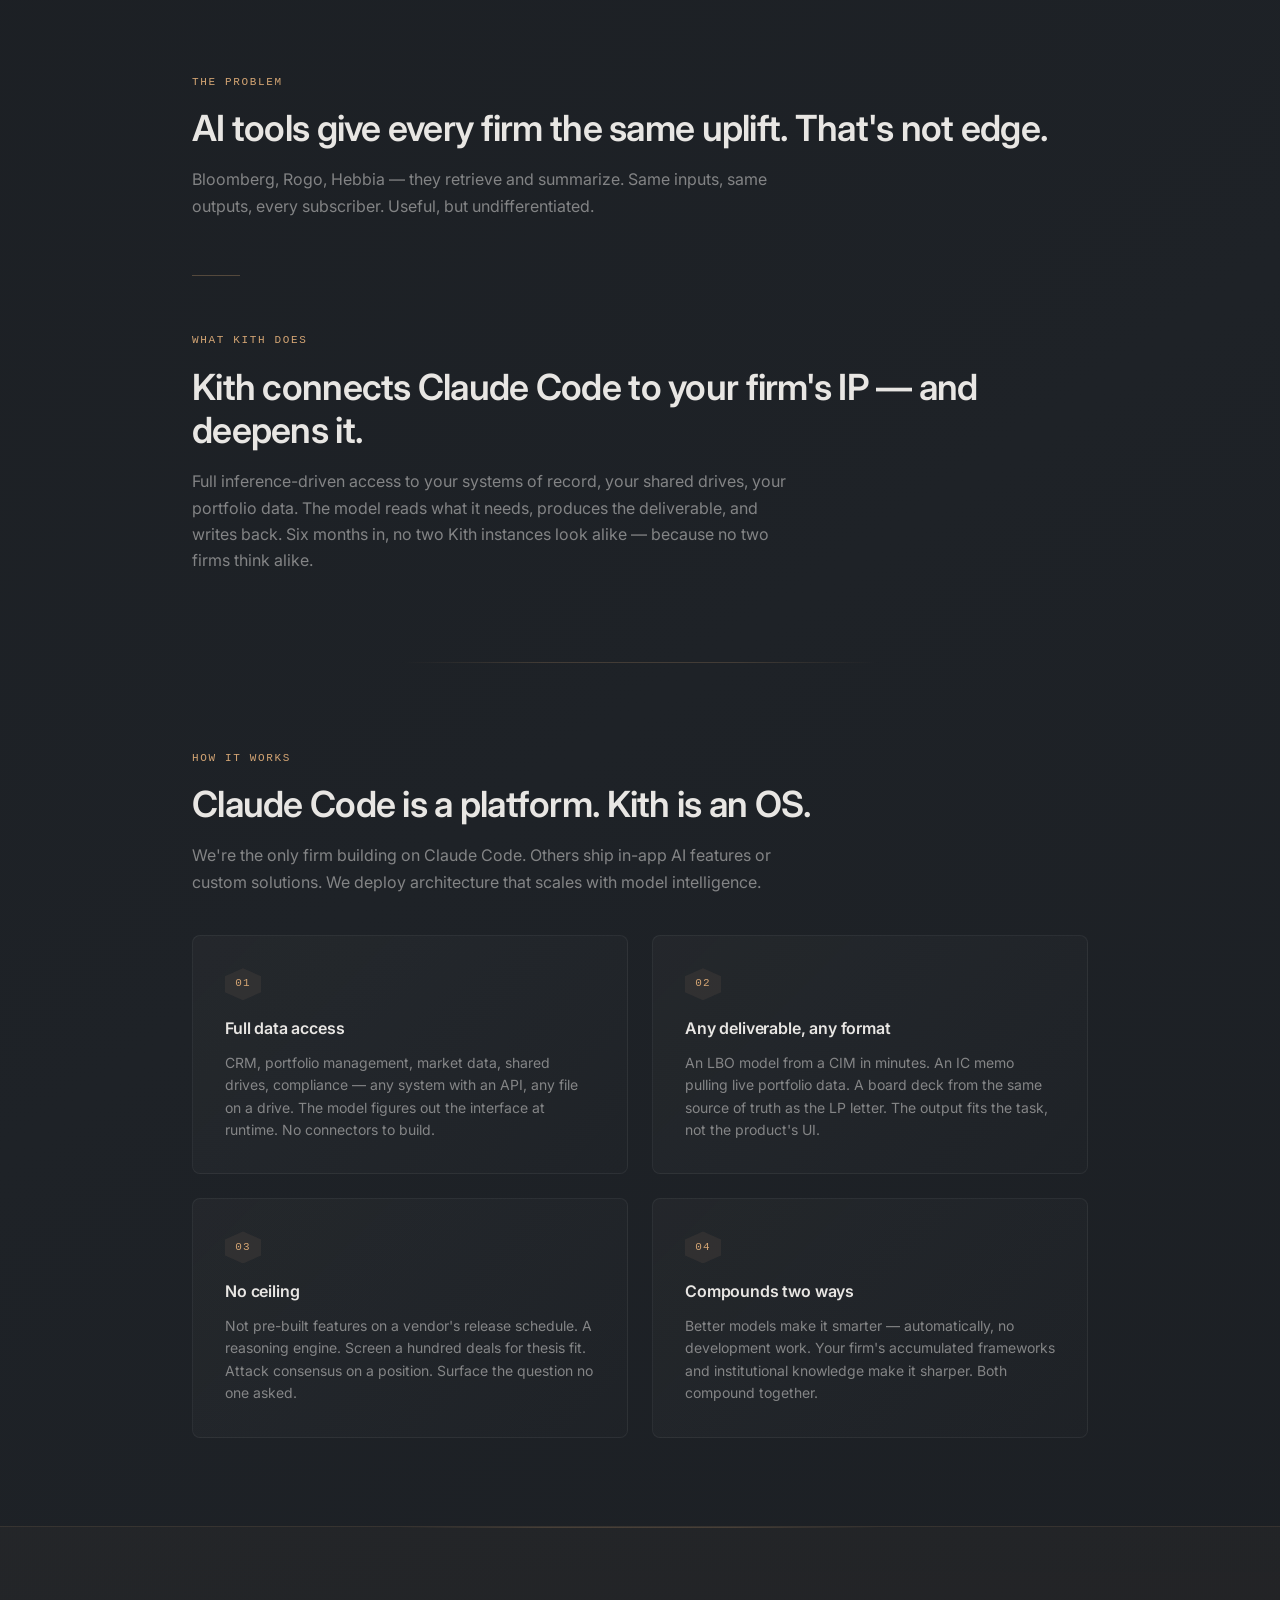
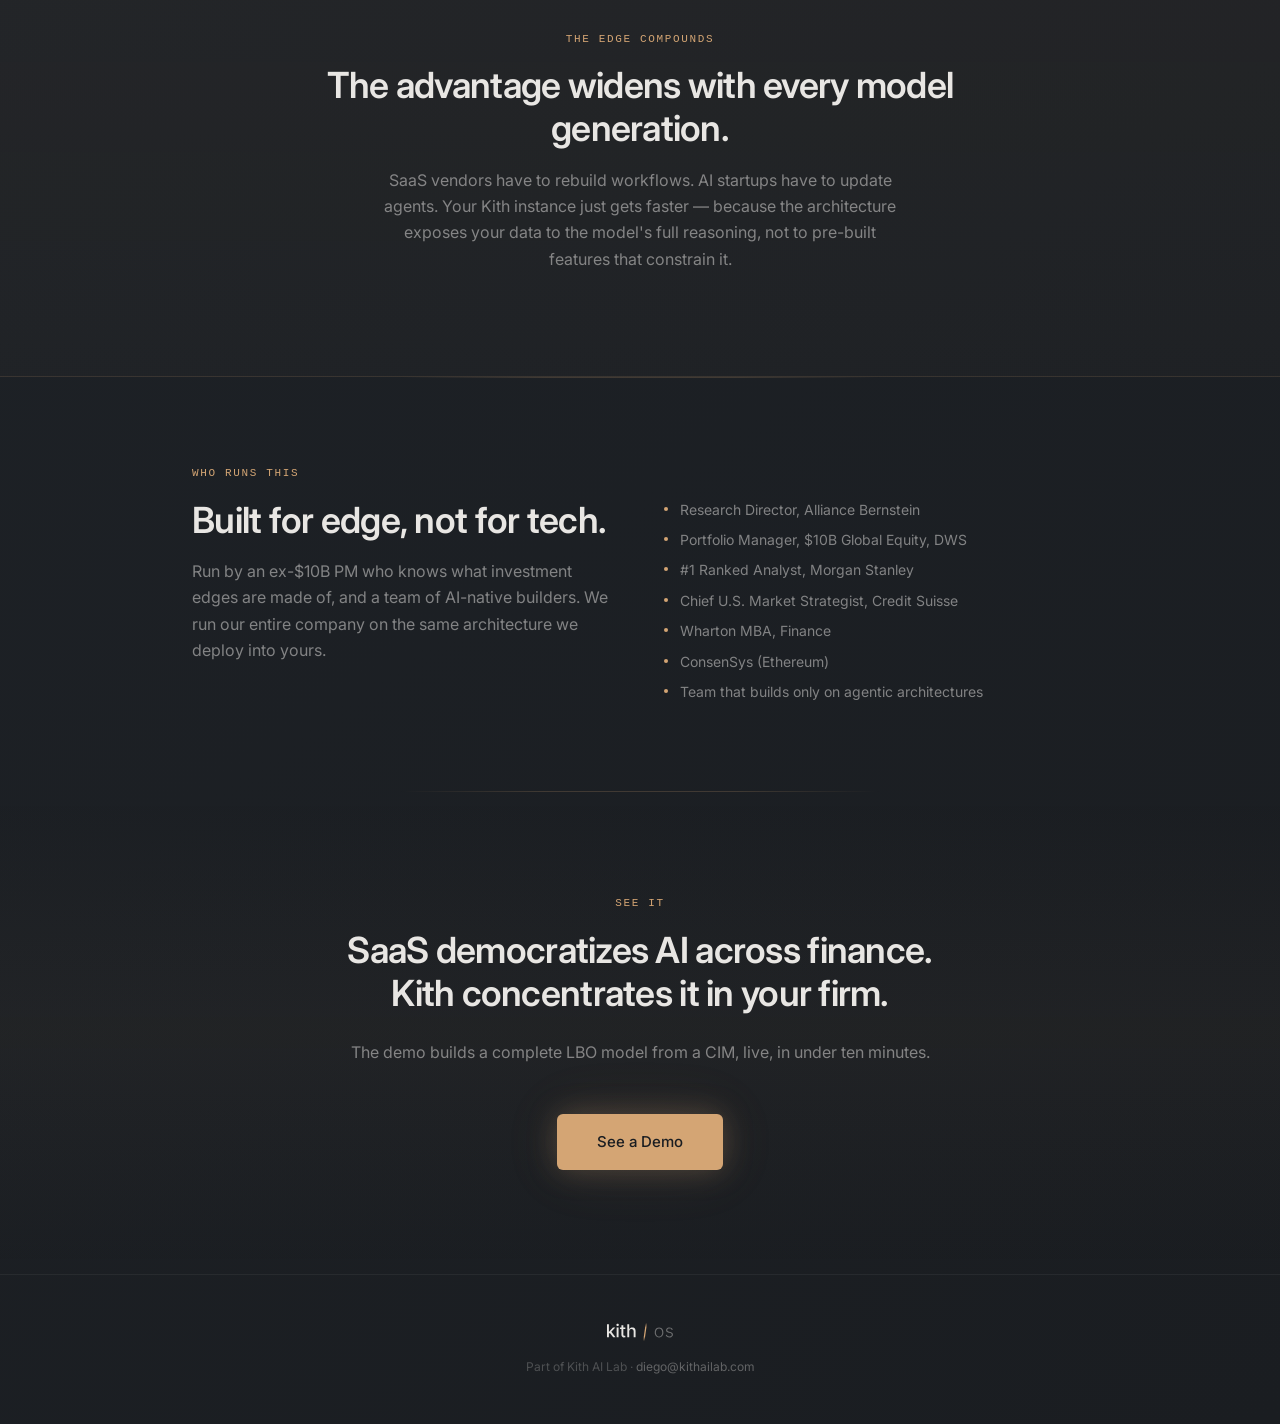
==== commit 430d237a: "Remove fake macOS dots overlay obscuring Kith OS wordmark in slideshow Screenshots now include real " ====
--- a/index.html
+++ b/index.html
@@ -40,7 +40,6 @@
   <!-- Product Slideshow -->
   <div class="slideshow">
     <div class="slideshow-window">
-      <div class="slideshow-dots"><span></span><span></span><span></span></div>
       <div class="slideshow-track">
         <img src="screen-1.png" alt="LBO Model — Project Orion" loading="eager">
         <img src="screen-2.png" alt="Screening Memo — Project Falcon" loading="lazy">
--- a/styles.css
+++ b/styles.css
@@ -329,26 +329,8 @@
 }
 
 .slideshow-dots {
-  position: absolute;
-  top: 0;
-  left: 0;
-  right: 0;
-  z-index: 2;
-  display: flex;
-  gap: 6px;
-  padding: 10px 14px;
-  background: linear-gradient(180deg, rgba(26, 29, 33, 0.9) 0%, transparent 100%);
-}
-
-.slideshow-dots span {
-  width: 10px;
-  height: 10px;
-  border-radius: 50%;
-}
-
-.slideshow-dots span:nth-child(1) { background: #ff5f57; }
-.slideshow-dots span:nth-child(2) { background: #febc2e; }
-.slideshow-dots span:nth-child(3) { background: #28c840; }
+  display: none;
+}
 
 .slideshow-track {
   position: absolute;
